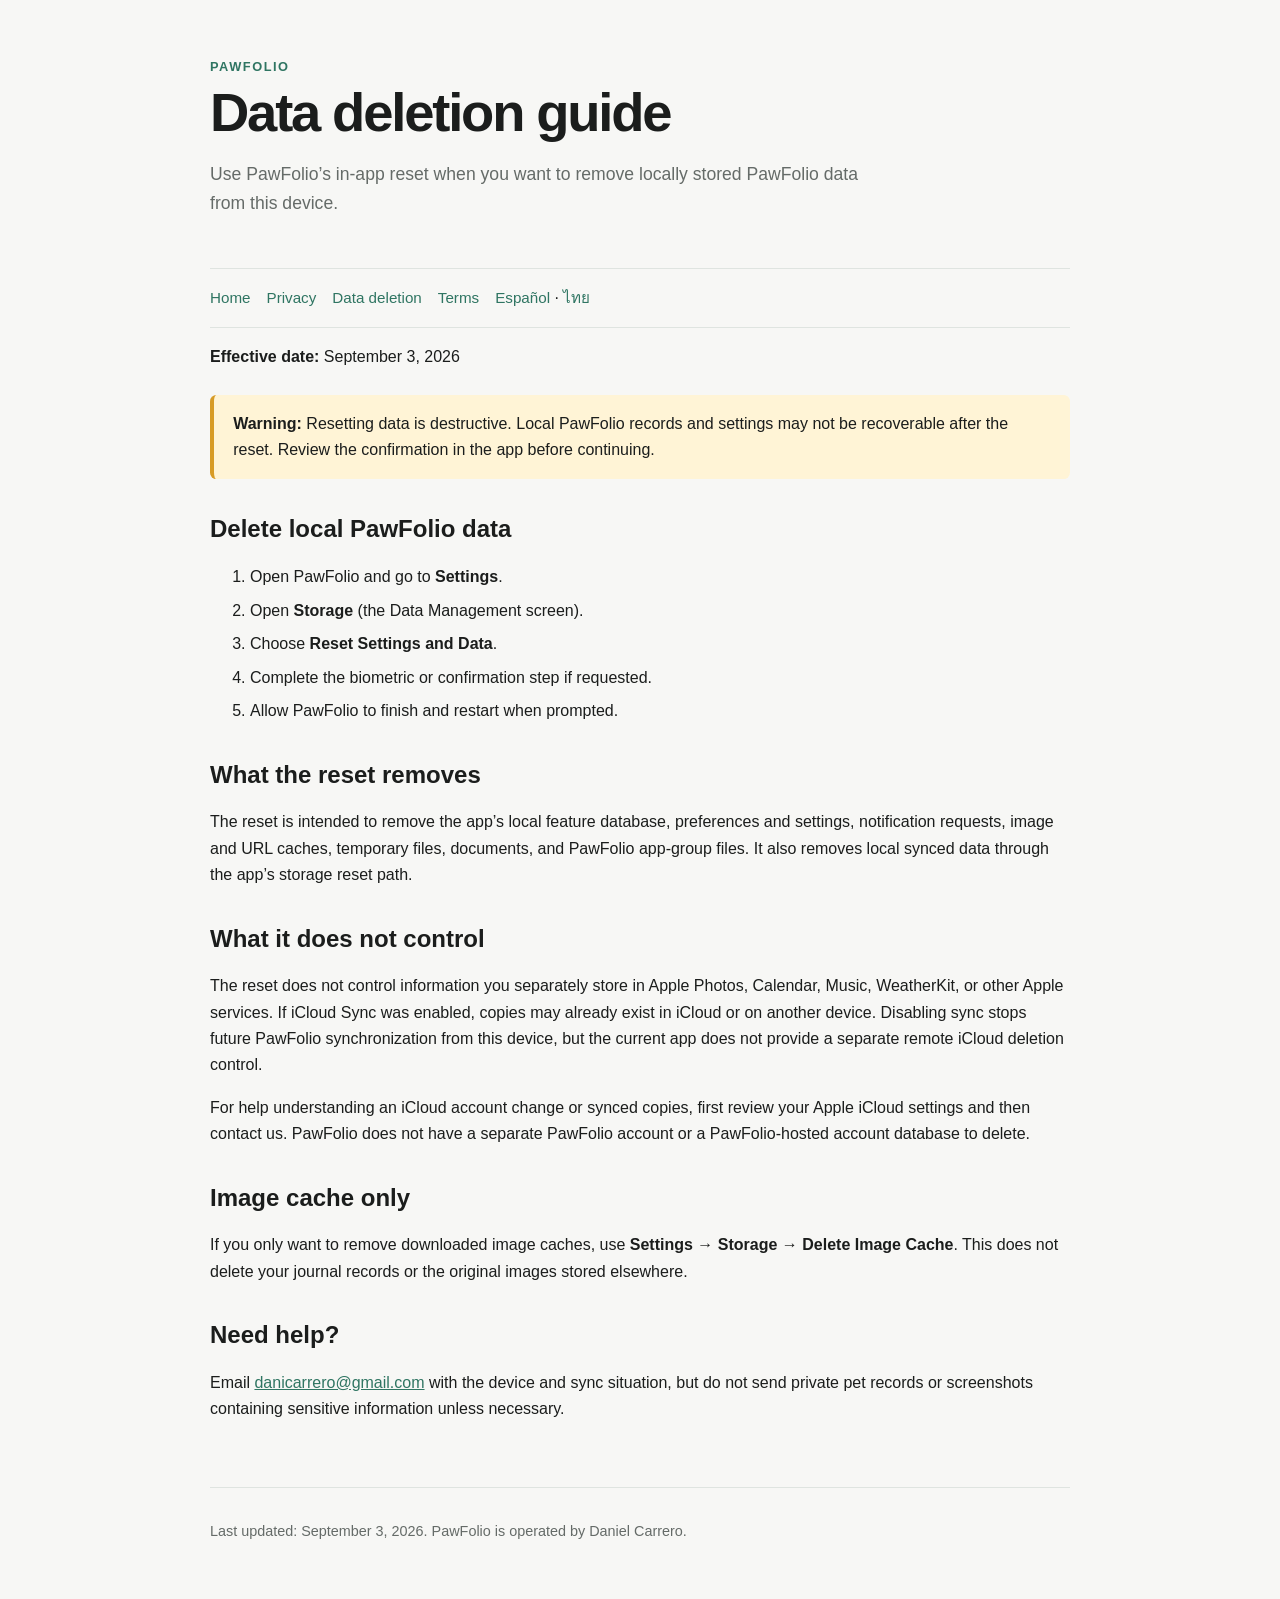
==== deletion/index.html @ 81b69590 "Create PawFolio legal website" ====
<!doctype html>
<html lang="en">
<head><meta charset="utf-8"><meta name="viewport" content="width=device-width, initial-scale=1"><meta name="description" content="How to delete local PawFolio data."><title>PawFolio Data Deletion Guide</title><link rel="stylesheet" href="../assets/styles.css"></head>
<body><div class="shell">
  <header><div class="eyebrow">PawFolio</div><h1>Data deletion guide</h1><p class="lede">Use PawFolio’s in-app reset when you want to remove locally stored PawFolio data from this device.</p></header>
  <nav aria-label="Legal pages"><a href="../">Home</a><a href="../privacy/">Privacy</a><a href="./">Data deletion</a><a href="../terms/">Terms</a><span class="language"><a href="../es-419/deletion/">Español</a> · <a href="../th/deletion/">ไทย</a></span></nav>
  <main>
    <p><strong>Effective date:</strong> September 3, 2026</p>
    <div class="notice"><strong>Warning:</strong> Resetting data is destructive. Local PawFolio records and settings may not be recoverable after the reset. Review the confirmation in the app before continuing.</div>
    <h2>Delete local PawFolio data</h2>
    <ol><li>Open PawFolio and go to <strong>Settings</strong>.</li><li>Open <strong>Storage</strong> (the Data Management screen).</li><li>Choose <strong>Reset Settings and Data</strong>.</li><li>Complete the biometric or confirmation step if requested.</li><li>Allow PawFolio to finish and restart when prompted.</li></ol>
    <h2>What the reset removes</h2>
    <p>The reset is intended to remove the app’s local feature database, preferences and settings, notification requests, image and URL caches, temporary files, documents, and PawFolio app-group files. It also removes local synced data through the app’s storage reset path.</p>
    <h2>What it does not control</h2>
    <p>The reset does not control information you separately store in Apple Photos, Calendar, Music, WeatherKit, or other Apple services. If iCloud Sync was enabled, copies may already exist in iCloud or on another device. Disabling sync stops future PawFolio synchronization from this device, but the current app does not provide a separate remote iCloud deletion control.</p>
    <p>For help understanding an iCloud account change or synced copies, first review your Apple iCloud settings and then contact us. PawFolio does not have a separate PawFolio account or a PawFolio-hosted account database to delete.</p>
    <h2>Image cache only</h2>
    <p>If you only want to remove downloaded image caches, use <strong>Settings → Storage → Delete Image Cache</strong>. This does not delete your journal records or the original images stored elsewhere.</p>
    <h2>Need help?</h2>
    <p>Email <a href="mailto:danicarrero@gmail.com">danicarrero@gmail.com</a> with the device and sync situation, but do not send private pet records or screenshots containing sensitive information unless necessary.</p>
  </main>
  <footer>Last updated: September 3, 2026. PawFolio is operated by Daniel Carrero.</footer>
</div></body></html>
---- assets/styles.css ----
:root {
  color-scheme: light dark;
  --background: #f7f7f5;
  --surface: #ffffff;
  --text: #1b1d1c;
  --muted: #656b68;
  --accent: #2f7562;
  --border: #dfe4e0;
  --warning: #fff4d6;
}

@media (prefers-color-scheme: dark) {
  :root {
    --background: #151817;
    --surface: #202523;
    --text: #f2f4f2;
    --muted: #b1bab5;
    --accent: #8dd2b9;
    --border: #39423e;
    --warning: #3b321d;
  }
}

* { box-sizing: border-box; }
html { font-family: -apple-system, BlinkMacSystemFont, "SF Pro Text", "Segoe UI", sans-serif; }
body { margin: 0; background: var(--background); color: var(--text); line-height: 1.65; }
a { color: var(--accent); }
.shell { width: min(100% - 2rem, 860px); margin: 0 auto; }
header { padding: 3.5rem 0 2rem; }
.brand { color: var(--text); text-decoration: none; font-weight: 700; letter-spacing: .01em; }
.eyebrow { color: var(--accent); font-size: .8rem; font-weight: 700; letter-spacing: .12em; text-transform: uppercase; }
h1 { margin: .35rem 0 .75rem; font-size: clamp(2rem, 5vw, 3.4rem); line-height: 1.1; letter-spacing: -.04em; }
h2 { margin-top: 2.25rem; line-height: 1.2; }
h3 { margin-top: 1.5rem; line-height: 1.3; }
.lede { max-width: 680px; color: var(--muted); font-size: 1.1rem; }
nav { display: flex; flex-wrap: wrap; gap: .6rem 1rem; padding: 1rem 0; border-top: 1px solid var(--border); border-bottom: 1px solid var(--border); }
nav a { text-decoration: none; font-size: .95rem; }
main { padding-bottom: 3rem; }
.card-grid { display: grid; grid-template-columns: repeat(auto-fit, minmax(210px, 1fr)); gap: 1rem; margin: 2rem 0; }
.card { display: block; padding: 1.35rem; background: var(--surface); border: 1px solid var(--border); border-radius: 1rem; text-decoration: none; color: var(--text); }
.card:hover { border-color: var(--accent); }
.card h2 { margin: 0 0 .35rem; font-size: 1.15rem; }
.card p { margin: 0; color: var(--muted); font-size: .95rem; }
.notice { margin: 1.5rem 0; padding: 1rem 1.2rem; background: var(--warning); border-left: 4px solid #d79b25; border-radius: .4rem; }
li { margin: .45rem 0; }
footer { padding: 2rem 0 3.5rem; color: var(--muted); font-size: .9rem; border-top: 1px solid var(--border); }
.language { float: right; }
@media (max-width: 600px) { .language { float: none; display: block; margin-top: .7rem; } header { padding-top: 2.4rem; } }
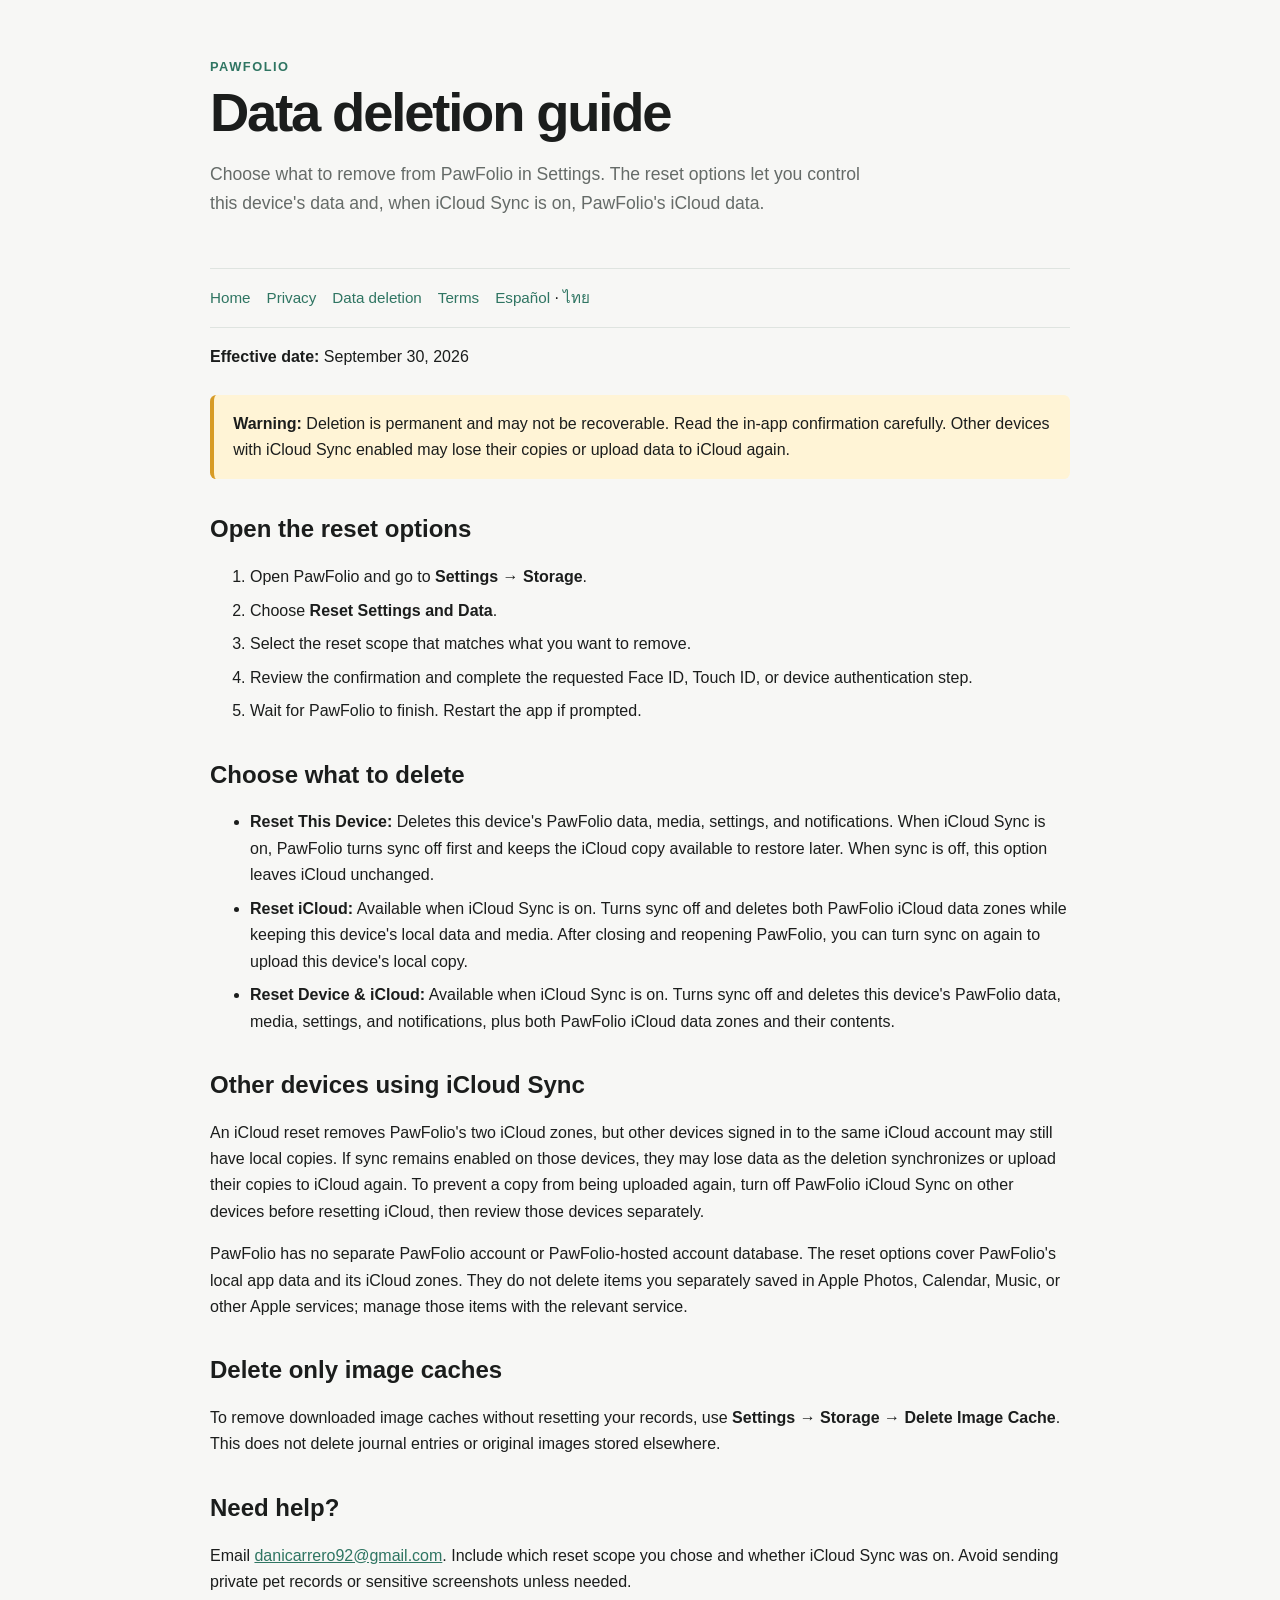
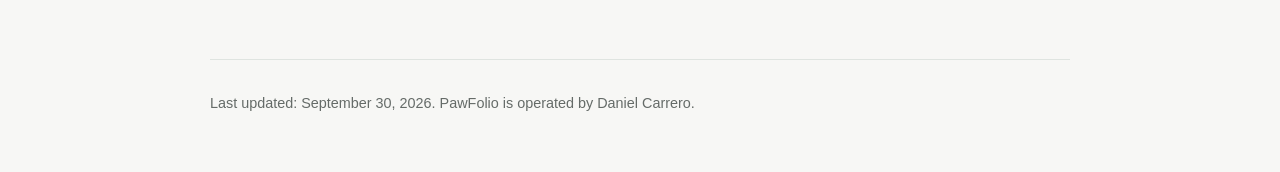
==== commit 95adc639: "Update PawFolio legal and deletion guidance" ====
--- a/deletion/index.html
+++ b/deletion/index.html
@@ -1,23 +1,27 @@
 <!doctype html>
 <html lang="en">
-<head><meta charset="utf-8"><meta name="viewport" content="width=device-width, initial-scale=1"><meta name="description" content="How to delete local PawFolio data."><title>PawFolio Data Deletion Guide</title><link rel="stylesheet" href="../assets/styles.css"></head>
+<head><meta charset="utf-8"><meta name="viewport" content="width=device-width, initial-scale=1"><meta name="description" content="How to delete PawFolio data from this device and iCloud."><title>PawFolio Data Deletion Guide</title><link rel="stylesheet" href="../assets/styles.css"></head>
 <body><div class="shell">
-  <header><div class="eyebrow">PawFolio</div><h1>Data deletion guide</h1><p class="lede">Use PawFolio’s in-app reset when you want to remove locally stored PawFolio data from this device.</p></header>
+  <header><div class="eyebrow">PawFolio</div><h1>Data deletion guide</h1><p class="lede">Choose what to remove from PawFolio in Settings. The reset options let you control this device's data and, when iCloud Sync is on, PawFolio's iCloud data.</p></header>
   <nav aria-label="Legal pages"><a href="../">Home</a><a href="../privacy/">Privacy</a><a href="./">Data deletion</a><a href="../terms/">Terms</a><span class="language"><a href="../es-419/deletion/">Español</a> · <a href="../th/deletion/">ไทย</a></span></nav>
   <main>
-    <p><strong>Effective date:</strong> September 3, 2026</p>
-    <div class="notice"><strong>Warning:</strong> Resetting data is destructive. Local PawFolio records and settings may not be recoverable after the reset. Review the confirmation in the app before continuing.</div>
-    <h2>Delete local PawFolio data</h2>
-    <ol><li>Open PawFolio and go to <strong>Settings</strong>.</li><li>Open <strong>Storage</strong> (the Data Management screen).</li><li>Choose <strong>Reset Settings and Data</strong>.</li><li>Complete the biometric or confirmation step if requested.</li><li>Allow PawFolio to finish and restart when prompted.</li></ol>
-    <h2>What the reset removes</h2>
-    <p>The reset is intended to remove the app’s local feature database, preferences and settings, notification requests, image and URL caches, temporary files, documents, and PawFolio app-group files. It also removes local synced data through the app’s storage reset path.</p>
-    <h2>What it does not control</h2>
-    <p>The reset does not control information you separately store in Apple Photos, Calendar, Music, WeatherKit, or other Apple services. If iCloud Sync was enabled, copies may already exist in iCloud or on another device. Disabling sync stops future PawFolio synchronization from this device, but the current app does not provide a separate remote iCloud deletion control.</p>
-    <p>For help understanding an iCloud account change or synced copies, first review your Apple iCloud settings and then contact us. PawFolio does not have a separate PawFolio account or a PawFolio-hosted account database to delete.</p>
-    <h2>Image cache only</h2>
-    <p>If you only want to remove downloaded image caches, use <strong>Settings → Storage → Delete Image Cache</strong>. This does not delete your journal records or the original images stored elsewhere.</p>
+    <p><strong>Effective date:</strong> September 30, 2026</p>
+    <div class="notice"><strong>Warning:</strong> Deletion is permanent and may not be recoverable. Read the in-app confirmation carefully. Other devices with iCloud Sync enabled may lose their copies or upload data to iCloud again.</div>
+    <h2>Open the reset options</h2>
+    <ol><li>Open PawFolio and go to <strong>Settings → Storage</strong>.</li><li>Choose <strong>Reset Settings and Data</strong>.</li><li>Select the reset scope that matches what you want to remove.</li><li>Review the confirmation and complete the requested Face ID, Touch ID, or device authentication step.</li><li>Wait for PawFolio to finish. Restart the app if prompted.</li></ol>
+    <h2>Choose what to delete</h2>
+    <ul>
+      <li><strong>Reset This Device:</strong> Deletes this device's PawFolio data, media, settings, and notifications. When iCloud Sync is on, PawFolio turns sync off first and keeps the iCloud copy available to restore later. When sync is off, this option leaves iCloud unchanged.</li>
+      <li><strong>Reset iCloud:</strong> Available when iCloud Sync is on. Turns sync off and deletes both PawFolio iCloud data zones while keeping this device's local data and media. After closing and reopening PawFolio, you can turn sync on again to upload this device's local copy.</li>
+      <li><strong>Reset Device &amp; iCloud:</strong> Available when iCloud Sync is on. Turns sync off and deletes this device's PawFolio data, media, settings, and notifications, plus both PawFolio iCloud data zones and their contents.</li>
+    </ul>
+    <h2>Other devices using iCloud Sync</h2>
+    <p>An iCloud reset removes PawFolio's two iCloud zones, but other devices signed in to the same iCloud account may still have local copies. If sync remains enabled on those devices, they may lose data as the deletion synchronizes or upload their copies to iCloud again. To prevent a copy from being uploaded again, turn off PawFolio iCloud Sync on other devices before resetting iCloud, then review those devices separately.</p>
+    <p>PawFolio has no separate PawFolio account or PawFolio-hosted account database. The reset options cover PawFolio's local app data and its iCloud zones. They do not delete items you separately saved in Apple Photos, Calendar, Music, or other Apple services; manage those items with the relevant service.</p>
+    <h2>Delete only image caches</h2>
+    <p>To remove downloaded image caches without resetting your records, use <strong>Settings → Storage → Delete Image Cache</strong>. This does not delete journal entries or original images stored elsewhere.</p>
     <h2>Need help?</h2>
-    <p>Email <a href="mailto:danicarrero@gmail.com">danicarrero@gmail.com</a> with the device and sync situation, but do not send private pet records or screenshots containing sensitive information unless necessary.</p>
+    <p>Email <a href="mailto:danicarrero92@gmail.com">danicarrero92@gmail.com</a>. Include which reset scope you chose and whether iCloud Sync was on. Avoid sending private pet records or sensitive screenshots unless needed.</p>
   </main>
-  <footer>Last updated: September 3, 2026. PawFolio is operated by Daniel Carrero.</footer>
+  <footer>Last updated: September 30, 2026. PawFolio is operated by Daniel Carrero.</footer>
 </div></body></html>
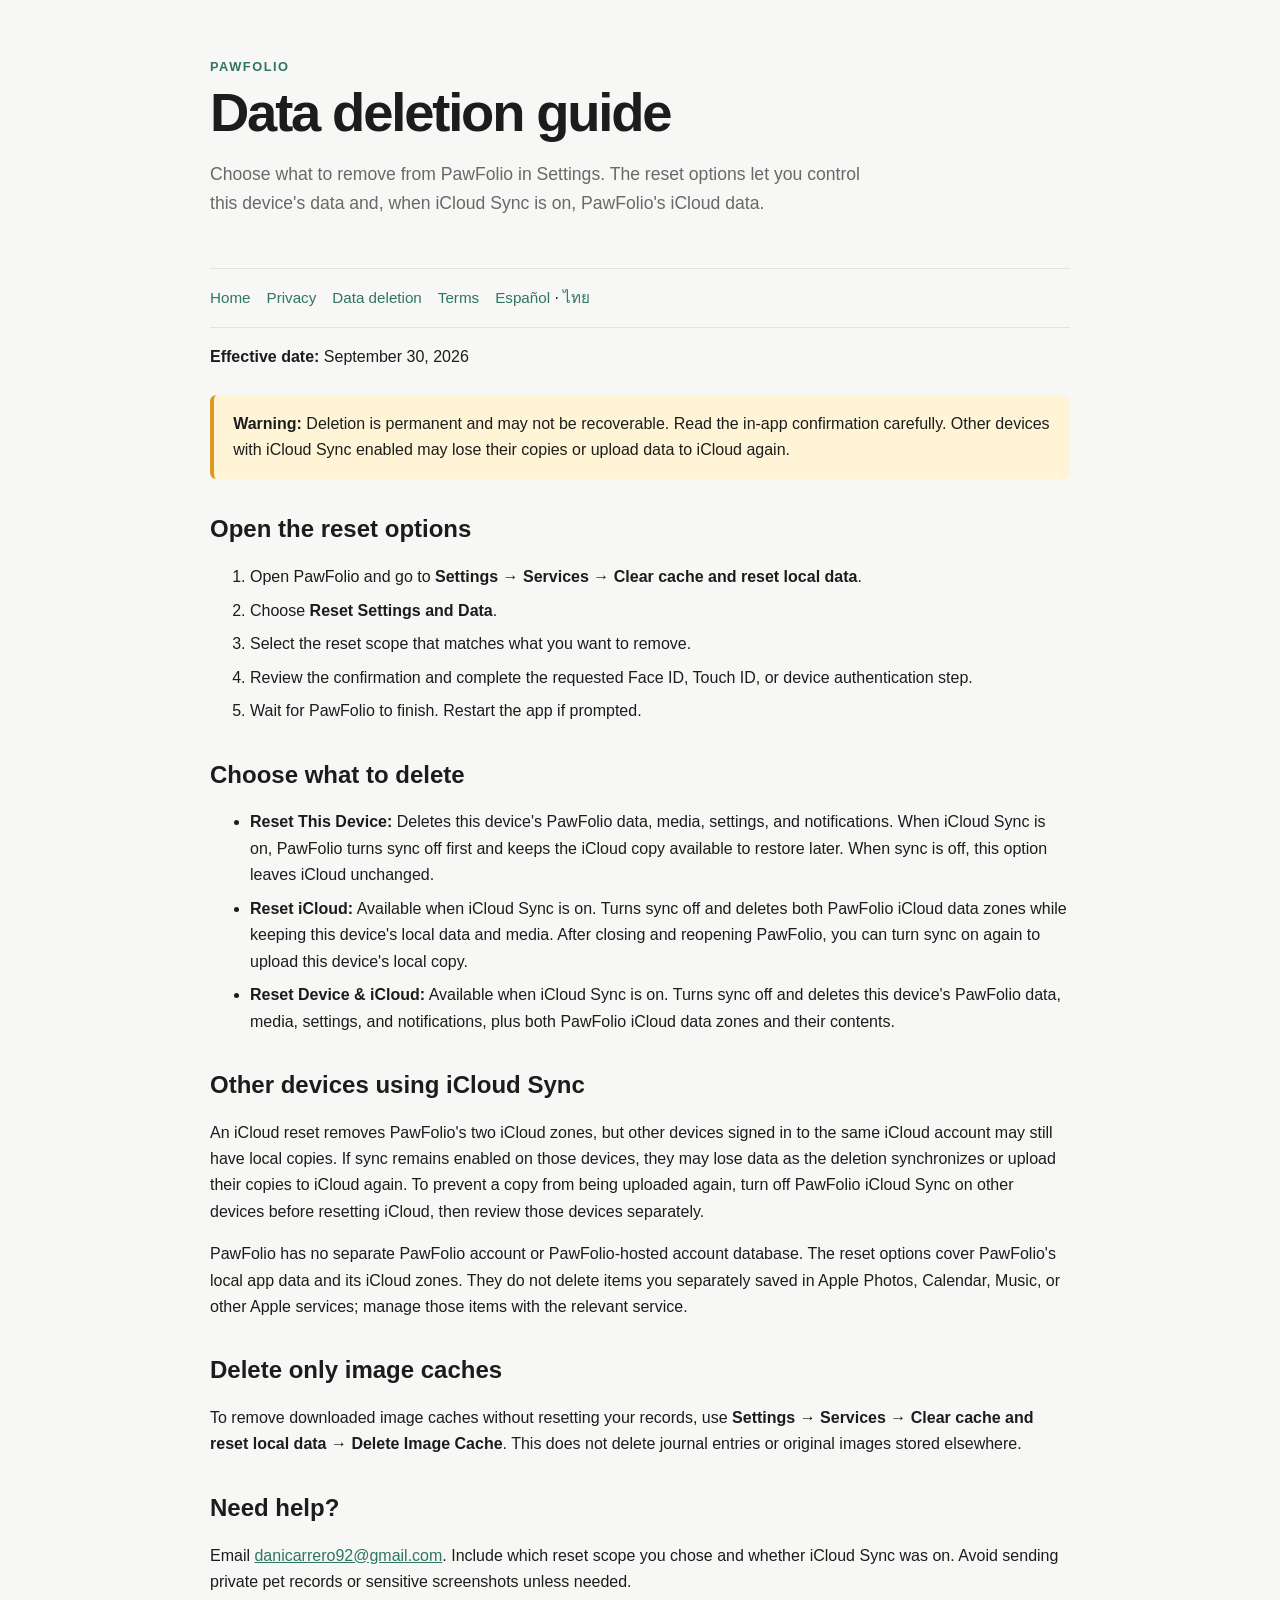
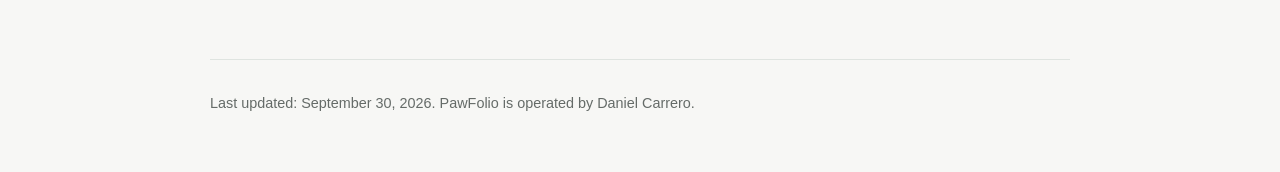
==== commit 87e71264: "Correct data management navigation instructions" ====
--- a/deletion/index.html
+++ b/deletion/index.html
@@ -8,7 +8,7 @@
     <p><strong>Effective date:</strong> September 30, 2026</p>
     <div class="notice"><strong>Warning:</strong> Deletion is permanent and may not be recoverable. Read the in-app confirmation carefully. Other devices with iCloud Sync enabled may lose their copies or upload data to iCloud again.</div>
     <h2>Open the reset options</h2>
-    <ol><li>Open PawFolio and go to <strong>Settings → Storage</strong>.</li><li>Choose <strong>Reset Settings and Data</strong>.</li><li>Select the reset scope that matches what you want to remove.</li><li>Review the confirmation and complete the requested Face ID, Touch ID, or device authentication step.</li><li>Wait for PawFolio to finish. Restart the app if prompted.</li></ol>
+    <ol><li>Open PawFolio and go to <strong>Settings → Services → Clear cache and reset local data</strong>.</li><li>Choose <strong>Reset Settings and Data</strong>.</li><li>Select the reset scope that matches what you want to remove.</li><li>Review the confirmation and complete the requested Face ID, Touch ID, or device authentication step.</li><li>Wait for PawFolio to finish. Restart the app if prompted.</li></ol>
     <h2>Choose what to delete</h2>
     <ul>
       <li><strong>Reset This Device:</strong> Deletes this device's PawFolio data, media, settings, and notifications. When iCloud Sync is on, PawFolio turns sync off first and keeps the iCloud copy available to restore later. When sync is off, this option leaves iCloud unchanged.</li>
@@ -19,7 +19,7 @@
     <p>An iCloud reset removes PawFolio's two iCloud zones, but other devices signed in to the same iCloud account may still have local copies. If sync remains enabled on those devices, they may lose data as the deletion synchronizes or upload their copies to iCloud again. To prevent a copy from being uploaded again, turn off PawFolio iCloud Sync on other devices before resetting iCloud, then review those devices separately.</p>
     <p>PawFolio has no separate PawFolio account or PawFolio-hosted account database. The reset options cover PawFolio's local app data and its iCloud zones. They do not delete items you separately saved in Apple Photos, Calendar, Music, or other Apple services; manage those items with the relevant service.</p>
     <h2>Delete only image caches</h2>
-    <p>To remove downloaded image caches without resetting your records, use <strong>Settings → Storage → Delete Image Cache</strong>. This does not delete journal entries or original images stored elsewhere.</p>
+    <p>To remove downloaded image caches without resetting your records, use <strong>Settings → Services → Clear cache and reset local data → Delete Image Cache</strong>. This does not delete journal entries or original images stored elsewhere.</p>
     <h2>Need help?</h2>
     <p>Email <a href="mailto:danicarrero92@gmail.com">danicarrero92@gmail.com</a>. Include which reset scope you chose and whether iCloud Sync was on. Avoid sending private pet records or sensitive screenshots unless needed.</p>
   </main>
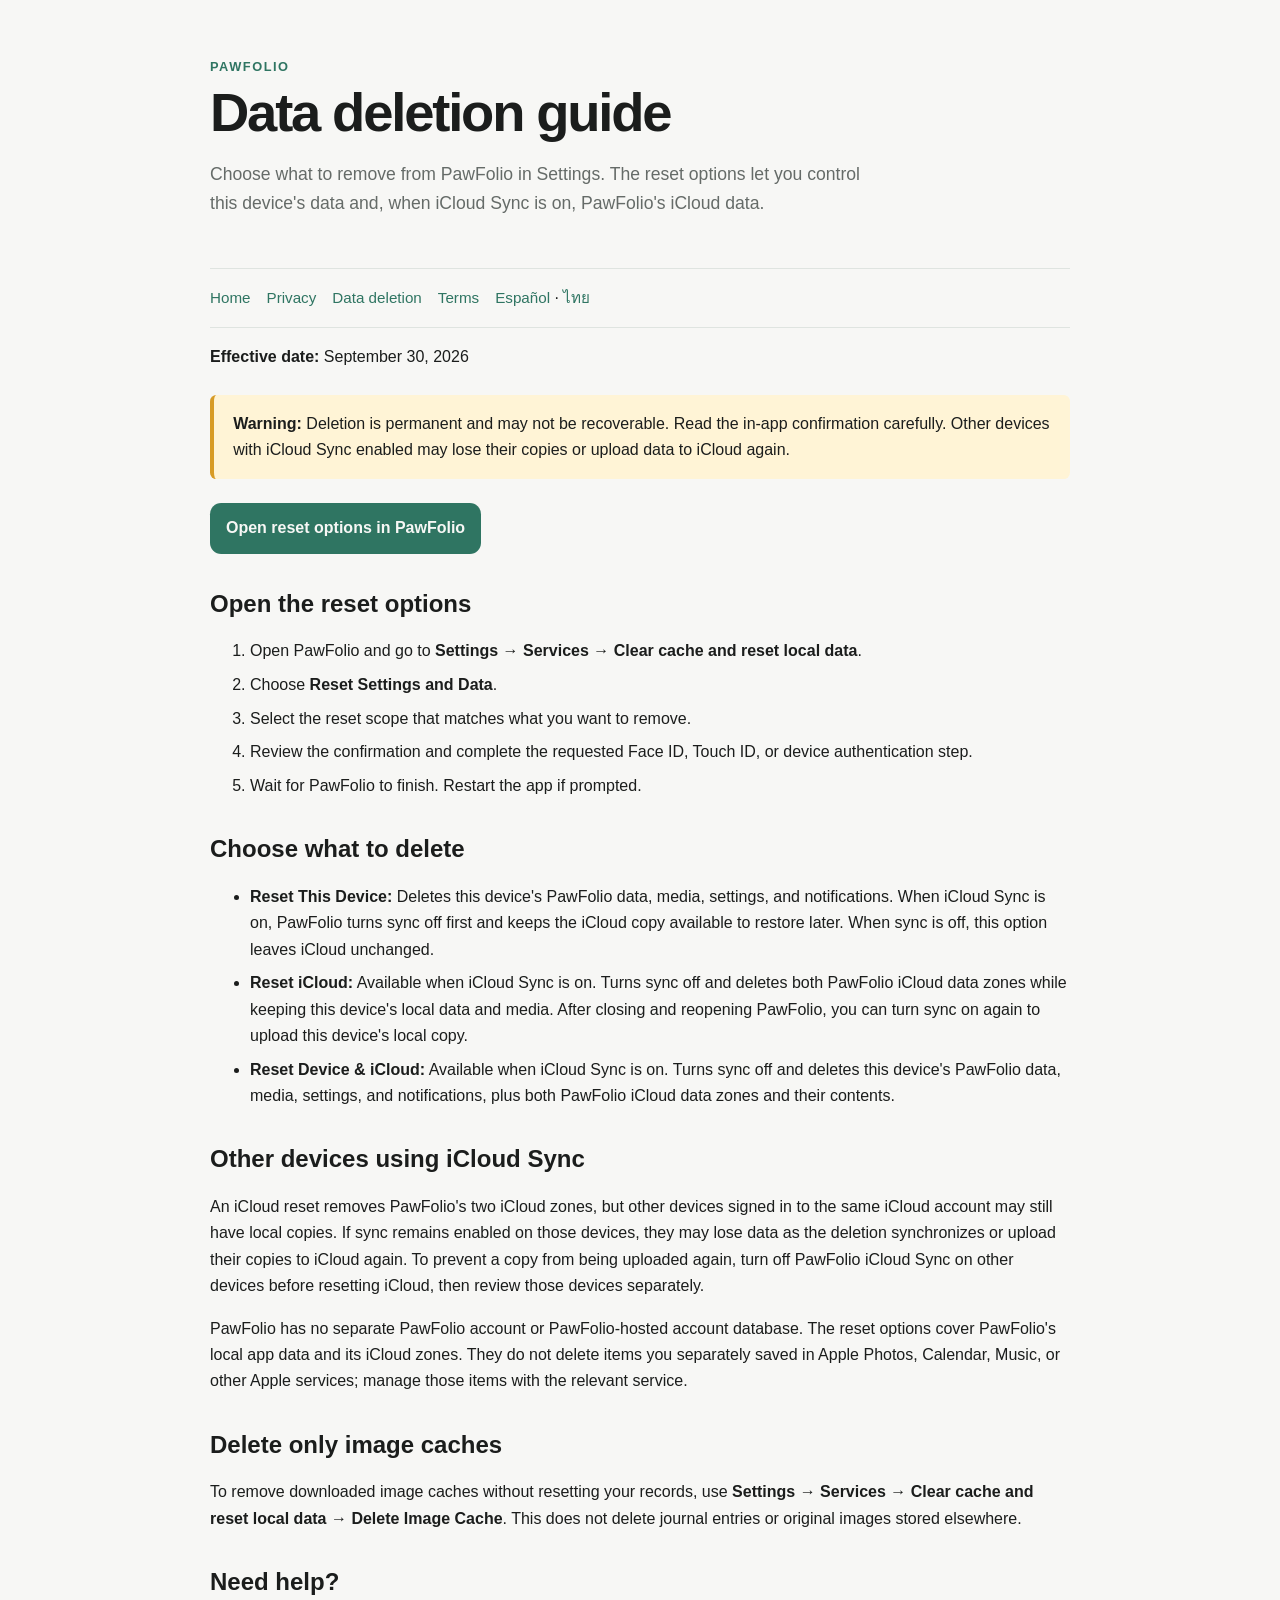
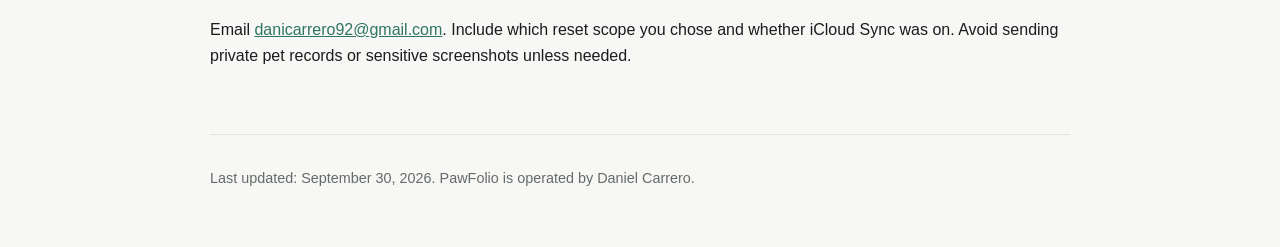
==== commit fc932a45: "Link deletion guides to PawFolio reset options" ====
--- a/deletion/index.html
+++ b/deletion/index.html
@@ -7,6 +7,7 @@
   <main>
     <p><strong>Effective date:</strong> September 30, 2026</p>
     <div class="notice"><strong>Warning:</strong> Deletion is permanent and may not be recoverable. Read the in-app confirmation carefully. Other devices with iCloud Sync enabled may lose their copies or upload data to iCloud again.</div>
+    <p><a class="app-link" href="pawfolio://settings/reset-data">Open reset options in PawFolio</a></p>
     <h2>Open the reset options</h2>
     <ol><li>Open PawFolio and go to <strong>Settings → Services → Clear cache and reset local data</strong>.</li><li>Choose <strong>Reset Settings and Data</strong>.</li><li>Select the reset scope that matches what you want to remove.</li><li>Review the confirmation and complete the requested Face ID, Touch ID, or device authentication step.</li><li>Wait for PawFolio to finish. Restart the app if prompted.</li></ol>
     <h2>Choose what to delete</h2>
--- a/assets/styles.css
+++ b/assets/styles.css
@@ -41,6 +41,8 @@
 .card:hover { border-color: var(--accent); }
 .card h2 { margin: 0 0 .35rem; font-size: 1.15rem; }
 .card p { margin: 0; color: var(--muted); font-size: .95rem; }
+.app-link { display: inline-block; padding: .75rem 1rem; border-radius: .7rem; background: var(--accent); color: var(--background); font-weight: 700; text-decoration: none; }
+.app-link:hover, .app-link:focus-visible { text-decoration: underline; }
 .notice { margin: 1.5rem 0; padding: 1rem 1.2rem; background: var(--warning); border-left: 4px solid #d79b25; border-radius: .4rem; }
 li { margin: .45rem 0; }
 footer { padding: 2rem 0 3.5rem; color: var(--muted); font-size: .9rem; border-top: 1px solid var(--border); }
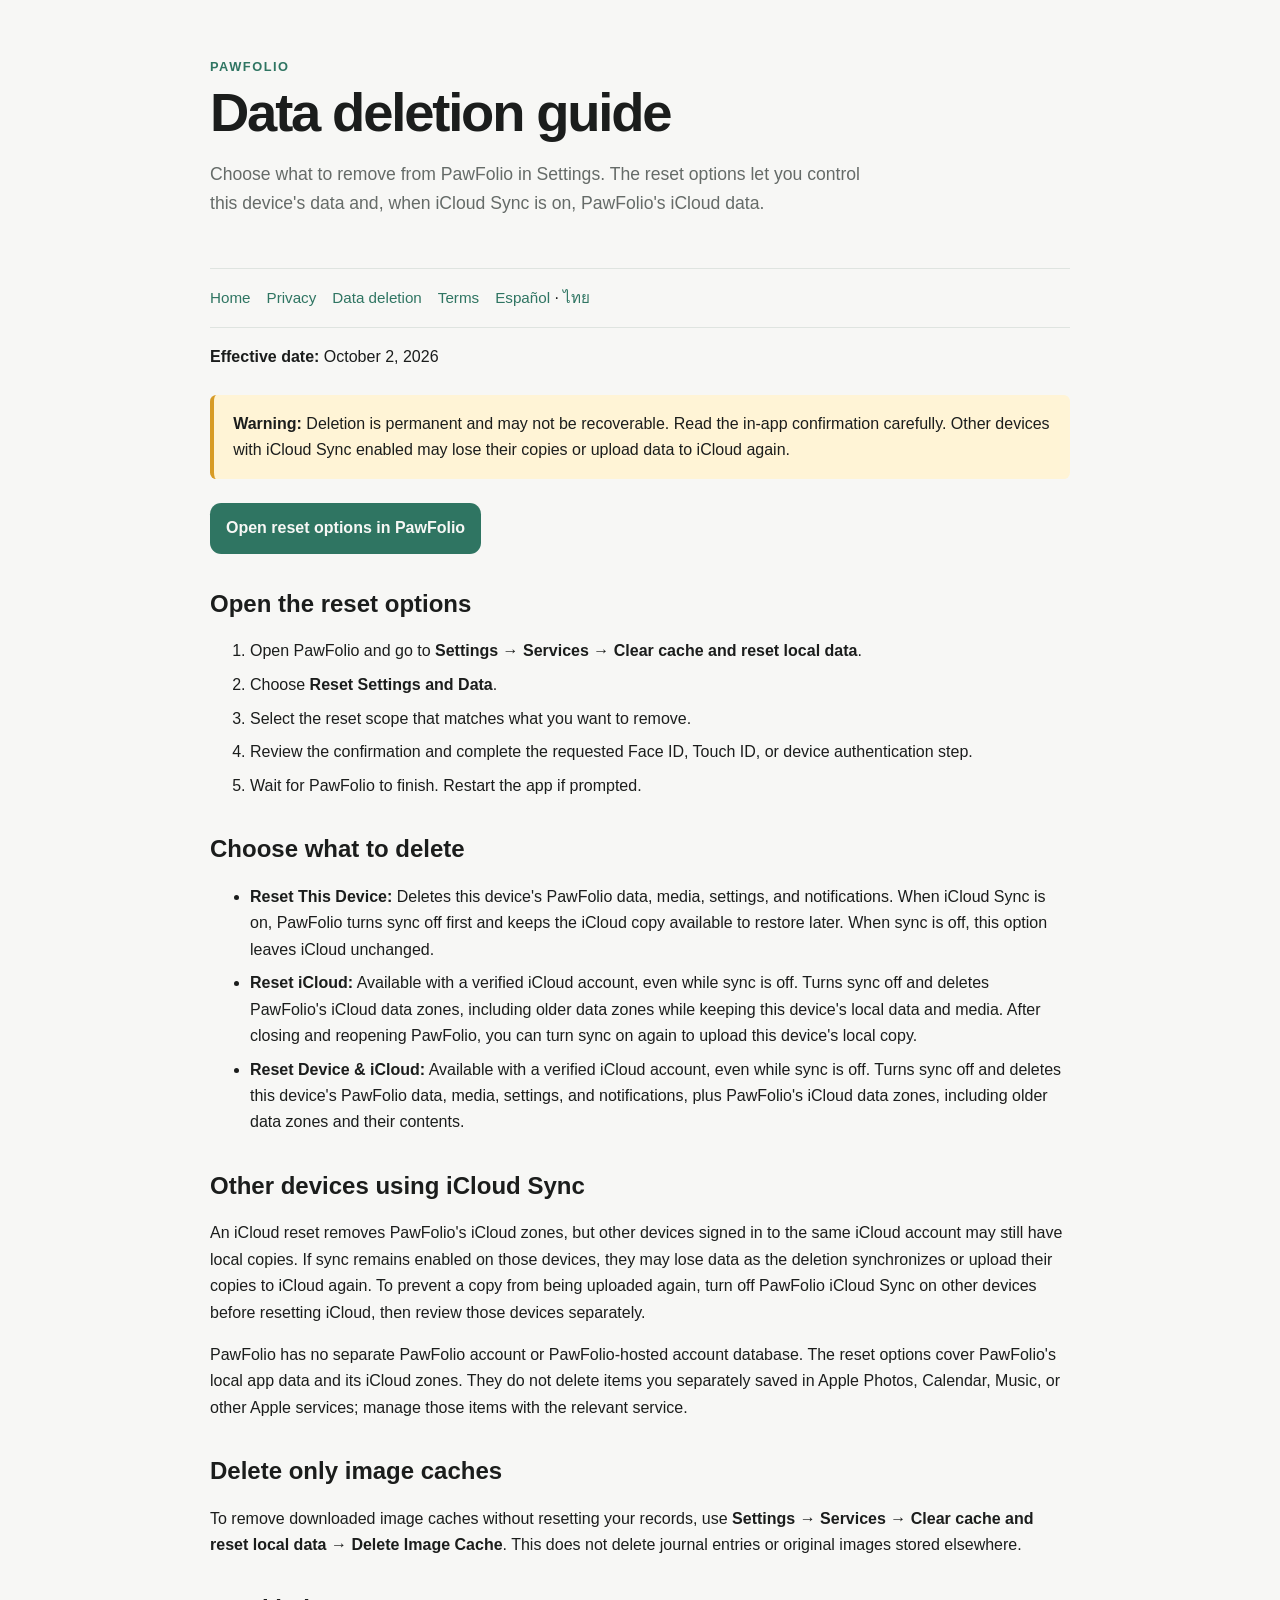
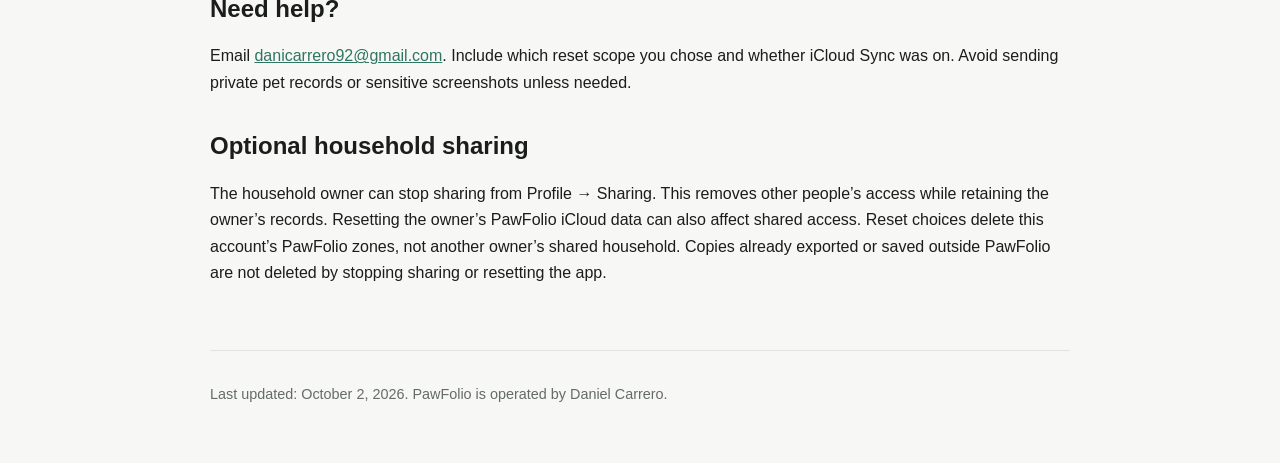
==== commit 2cc11ca4: "Add localized PawFolio campaign landing pages" ====
--- a/deletion/index.html
+++ b/deletion/index.html
@@ -5,7 +5,7 @@
   <header><div class="eyebrow">PawFolio</div><h1>Data deletion guide</h1><p class="lede">Choose what to remove from PawFolio in Settings. The reset options let you control this device's data and, when iCloud Sync is on, PawFolio's iCloud data.</p></header>
   <nav aria-label="Legal pages"><a href="../">Home</a><a href="../privacy/">Privacy</a><a href="./">Data deletion</a><a href="../terms/">Terms</a><span class="language"><a href="../es-419/deletion/">Español</a> · <a href="../th/deletion/">ไทย</a></span></nav>
   <main>
-    <p><strong>Effective date:</strong> September 30, 2026</p>
+    <p><strong>Effective date:</strong> October 2, 2026</p>
     <div class="notice"><strong>Warning:</strong> Deletion is permanent and may not be recoverable. Read the in-app confirmation carefully. Other devices with iCloud Sync enabled may lose their copies or upload data to iCloud again.</div>
     <p><a class="app-link" href="pawfolio://settings/reset-data">Open reset options in PawFolio</a></p>
     <h2>Open the reset options</h2>
@@ -13,16 +13,18 @@
     <h2>Choose what to delete</h2>
     <ul>
       <li><strong>Reset This Device:</strong> Deletes this device's PawFolio data, media, settings, and notifications. When iCloud Sync is on, PawFolio turns sync off first and keeps the iCloud copy available to restore later. When sync is off, this option leaves iCloud unchanged.</li>
-      <li><strong>Reset iCloud:</strong> Available when iCloud Sync is on. Turns sync off and deletes both PawFolio iCloud data zones while keeping this device's local data and media. After closing and reopening PawFolio, you can turn sync on again to upload this device's local copy.</li>
-      <li><strong>Reset Device &amp; iCloud:</strong> Available when iCloud Sync is on. Turns sync off and deletes this device's PawFolio data, media, settings, and notifications, plus both PawFolio iCloud data zones and their contents.</li>
+      <li><strong>Reset iCloud:</strong> Available with a verified iCloud account, even while sync is off. Turns sync off and deletes PawFolio's iCloud data zones, including older data zones while keeping this device's local data and media. After closing and reopening PawFolio, you can turn sync on again to upload this device's local copy.</li>
+      <li><strong>Reset Device &amp; iCloud:</strong> Available with a verified iCloud account, even while sync is off. Turns sync off and deletes this device's PawFolio data, media, settings, and notifications, plus PawFolio's iCloud data zones, including older data zones and their contents.</li>
     </ul>
     <h2>Other devices using iCloud Sync</h2>
-    <p>An iCloud reset removes PawFolio's two iCloud zones, but other devices signed in to the same iCloud account may still have local copies. If sync remains enabled on those devices, they may lose data as the deletion synchronizes or upload their copies to iCloud again. To prevent a copy from being uploaded again, turn off PawFolio iCloud Sync on other devices before resetting iCloud, then review those devices separately.</p>
+    <p>An iCloud reset removes PawFolio's iCloud zones, but other devices signed in to the same iCloud account may still have local copies. If sync remains enabled on those devices, they may lose data as the deletion synchronizes or upload their copies to iCloud again. To prevent a copy from being uploaded again, turn off PawFolio iCloud Sync on other devices before resetting iCloud, then review those devices separately.</p>
     <p>PawFolio has no separate PawFolio account or PawFolio-hosted account database. The reset options cover PawFolio's local app data and its iCloud zones. They do not delete items you separately saved in Apple Photos, Calendar, Music, or other Apple services; manage those items with the relevant service.</p>
     <h2>Delete only image caches</h2>
     <p>To remove downloaded image caches without resetting your records, use <strong>Settings → Services → Clear cache and reset local data → Delete Image Cache</strong>. This does not delete journal entries or original images stored elsewhere.</p>
     <h2>Need help?</h2>
     <p>Email <a href="mailto:danicarrero92@gmail.com">danicarrero92@gmail.com</a>. Include which reset scope you chose and whether iCloud Sync was on. Avoid sending private pet records or sensitive screenshots unless needed.</p>
+      <h2>Optional household sharing</h2>
+    <p>The household owner can stop sharing from Profile → Sharing. This removes other people’s access while retaining the owner’s records. Resetting the owner’s PawFolio iCloud data can also affect shared access. Reset choices delete this account’s PawFolio zones, not another owner’s shared household. Copies already exported or saved outside PawFolio are not deleted by stopping sharing or resetting the app.</p>
   </main>
-  <footer>Last updated: September 30, 2026. PawFolio is operated by Daniel Carrero.</footer>
+  <footer>Last updated: October 2, 2026. PawFolio is operated by Daniel Carrero.</footer>
 </div></body></html>
--- a/assets/styles.css
+++ b/assets/styles.css
@@ -48,3 +48,182 @@
 footer { padding: 2rem 0 3.5rem; color: var(--muted); font-size: .9rem; border-top: 1px solid var(--border); }
 .language { float: right; }
 @media (max-width: 600px) { .language { float: none; display: block; margin-top: .7rem; } header { padding-top: 2.4rem; } }
+
+/* Campaign landing page */
+body.landing-page {
+  --page: #f8fafb;
+  --ink: #243247;
+  --body-ink: #48576a;
+  --blue: #dff0fb;
+  --blue-deep: #315f91;
+  --yellow: #ffca4d;
+  --pink: #ffe4e0;
+  --lilac: #eee8ff;
+  --paper: #fffefa;
+  --line: #d8e1e8;
+  margin: 0;
+  background: var(--page);
+  color: var(--ink);
+  font-family: -apple-system, BlinkMacSystemFont, "SF Pro Text", "Segoe UI", sans-serif;
+  line-height: 1.6;
+}
+
+body.landing-page a { color: inherit; }
+.landing-shell { width: min(100% - 2.5rem, 1160px); margin: 0 auto; }
+.site-header { display: flex; align-items: center; justify-content: space-between; gap: 1.5rem; padding: 1.2rem 0; }
+.site-brand { display: inline-flex; align-items: center; gap: .55rem; color: var(--ink); font-family: ui-rounded, "SF Pro Rounded", -apple-system, sans-serif; font-size: 1.25rem; font-weight: 800; letter-spacing: -.035em; text-decoration: none; }
+.site-brand img { object-fit: contain; }
+.site-nav { display: flex; align-items: center; gap: clamp(.8rem, 2.2vw, 1.8rem); font-size: .92rem; font-weight: 650; }
+.site-nav > a { text-decoration: none; }
+.site-nav > a:hover, .site-footer a:hover { color: var(--blue-deep); text-decoration: underline; text-underline-offset: .2em; }
+.language-links { display: flex; align-items: center; gap: .15rem; padding: .2rem; border: 1px solid var(--line); border-radius: 999px; background: var(--paper); }
+.language-links a { min-width: 2.15rem; padding: .26rem .45rem; border-radius: 999px; color: var(--body-ink); font-size: .78rem; text-align: center; text-decoration: none; }
+.language-links a[aria-current="page"] { background: var(--ink); color: white; }
+.landing-page main { padding: 0 0 3rem; }
+.hero { position: relative; display: grid; grid-template-columns: minmax(0, 1.05fr) minmax(300px, .95fr); align-items: center; min-height: 545px; margin: .6rem 0 5.6rem; padding: clamp(2.2rem, 6vw, 5.3rem); overflow: hidden; border-radius: 2.2rem 4.2rem 2.2rem 4.2rem; background: var(--blue); }
+.hero-copy { position: relative; z-index: 2; max-width: 580px; }
+.handwritten-note { margin: 0 0 1rem; color: var(--blue-deep); font-family: ui-rounded, "SF Pro Rounded", -apple-system, sans-serif; font-size: 1rem; font-weight: 750; transform: rotate(-2deg); transform-origin: left center; }
+.hero h1, .story-section h2, .plans-heading h2, .closing-card h2 { margin: 0; font-family: ui-rounded, "SF Pro Rounded", -apple-system, sans-serif; font-weight: 820; letter-spacing: -.055em; line-height: 1.03; }
+.hero h1 { max-width: 640px; font-size: clamp(3rem, 6.5vw, 5.6rem); }
+.hero-lede { max-width: 485px; margin: 1.4rem 0 1.65rem; color: var(--body-ink); font-size: clamp(1.08rem, 1.5vw, 1.23rem); line-height: 1.55; }
+.hero-actions { display: flex; flex-wrap: wrap; align-items: center; gap: .8rem 1rem; }
+.store-button { display: inline-flex; align-items: center; gap: .75rem; min-height: 3.65rem; padding: .55rem 1.05rem .55rem .72rem; border: 1px solid #20334a; border-radius: 1rem; background: #20334a; box-shadow: 0 .3rem 0 rgba(36, 50, 71, .17); color: white !important; text-decoration: none; transition: transform .16s ease, box-shadow .16s ease; }
+.store-button:hover { transform: translateY(-2px); box-shadow: 0 .45rem 0 rgba(36, 50, 71, .17); }
+.store-mark { display: grid; width: 2rem; height: 2rem; place-items: center; border-radius: .65rem; background: var(--yellow); color: #29364a; font-size: 1.2rem; font-weight: 800; }
+.store-button small, .store-button strong { display: block; line-height: 1.25; }
+.store-button small { color: #d1deeb; font-size: .68rem; font-weight: 650; }
+.store-button strong { font-size: .92rem; }
+.availability-note { max-width: 220px; color: var(--body-ink); font-size: .78rem; line-height: 1.35; }
+.hero-promise { margin: 1.25rem 0 0; color: var(--body-ink); font-size: .88rem; font-weight: 650; }
+.hero-promise span { color: #cc8b13; }
+.hero-art { position: relative; display: grid; min-height: 390px; place-items: center; isolation: isolate; }
+.art-sun { position: absolute; z-index: -1; width: min(32vw, 360px); aspect-ratio: 1; border: 1px solid rgba(211, 151, 26, .2); border-radius: 48% 52% 43% 57% / 48% 43% 57% 52%; background: var(--yellow); transform: rotate(-8deg); }
+.hero-mascot { position: relative; z-index: 1; width: min(90%, 370px); height: auto; filter: drop-shadow(0 .7rem .5rem rgba(52, 74, 99, .13)); }
+.art-sticker { position: absolute; z-index: 2; padding: .6rem .9rem; border: 1px solid rgba(40, 55, 75, .09); border-radius: 999px; background: var(--paper); box-shadow: 0 .25rem .7rem rgba(40, 55, 75, .08); color: var(--ink); font-size: .82rem; font-weight: 750; }
+.sticker-one { top: 12%; right: 1%; transform: rotate(6deg); }
+.sticker-one span { color: #e98b79; font-size: 1.2rem; vertical-align: -.06em; }
+.memory-slip { position: absolute; z-index: 3; right: -1%; bottom: 4%; display: flex; align-items: center; gap: .4rem; max-width: 240px; padding: .75rem .85rem; border: 1px solid #efdba8; border-radius: .65rem .65rem .8rem .4rem; background: #fff9e6; box-shadow: 0 .45rem .9rem rgba(52, 74, 99, .1); transform: rotate(4deg); }
+.memory-slip::before { position: absolute; top: -.5rem; left: 50%; width: 4rem; height: .9rem; background: rgba(248, 211, 123, .62); content: ""; transform: translateX(-50%) rotate(-4deg); }
+.memory-slip .slip-date { position: absolute; top: .58rem; left: .75rem; color: #98752b; font-size: .55rem; font-weight: 800; letter-spacing: .07em; }
+.memory-slip strong { padding-top: 1.05rem; color: #524524; font-family: ui-rounded, "SF Pro Rounded", -apple-system, sans-serif; font-size: .9rem; line-height: 1.2; }
+.memory-slip img { width: 51px; height: 48px; object-fit: contain; }
+.art-sparkle { position: absolute; color: #fffdf0; text-shadow: 0 1px 0 rgba(163, 117, 27, .17); }
+.sparkle-one { top: 23%; left: 8%; font-size: 1.5rem; }
+.sparkle-two { right: 8%; bottom: 25%; font-size: 1.15rem; }
+.story-section { display: grid; grid-template-columns: minmax(0, .95fr) minmax(280px, 1.05fr); align-items: center; gap: clamp(2rem, 7vw, 5.5rem); margin: 0 0 5.3rem; }
+.section-kicker { margin: 0 0 .75rem; color: var(--blue-deep); font-size: .84rem; font-weight: 800; letter-spacing: .015em; }
+.story-section h2, .plans-heading h2 { max-width: 600px; font-size: clamp(2.25rem, 4.4vw, 3.8rem); }
+.story-copy > p:not(.section-kicker) { max-width: 580px; color: var(--body-ink); font-size: 1.05rem; }
+.story-points { display: grid; gap: 1.15rem; margin: 1.65rem 0 0; padding: 0; list-style: none; }
+.story-points li { display: grid; grid-template-columns: 2.55rem 1fr; gap: .75rem; margin: 0; color: var(--body-ink); font-size: .92rem; line-height: 1.45; }
+.story-points strong { color: var(--ink); font-size: .99rem; }
+.point-icon { display: grid; width: 2.45rem; height: 2.45rem; place-items: center; border-radius: .85rem; background: var(--pink); color: #994c52; font-size: 1.25rem; }
+.story-points li:nth-child(2) .point-icon { background: #fff0c8; color: #87600c; }
+.story-points li:nth-child(3) .point-icon { background: var(--lilac); color: #5c4b9a; }
+.screen-preview { width: min(100%, 420px); justify-self: center; margin: 0; }
+.screen-preview img { display: block; width: 100%; height: auto; border: 1px solid var(--line); border-radius: 1.5rem; box-shadow: 0 1rem 2.4rem rgba(47, 68, 88, .12); }
+.screen-preview figcaption { max-width: 340px; margin: .85rem auto 0; color: var(--body-ink); font-size: .83rem; text-align: center; }
+.feature-ribbon { display: grid; grid-template-columns: repeat(3, minmax(0, 1fr)); align-items: start; gap: 1rem; margin: 0 0 5.6rem; }
+.feature-note { display: flex; align-items: flex-start; gap: .8rem; min-height: 180px; padding: 1.25rem 1.2rem; border: 1px solid var(--line); border-radius: 1.3rem .8rem 1.4rem .8rem; background: var(--paper); }
+.feature-note:nth-child(2) { margin-top: 1.2rem; border-color: #f0ddb1; background: #fff9e9; transform: rotate(1deg); }
+.feature-note:nth-child(3) { margin-top: .35rem; border-color: #e4dff5; background: #f6f3ff; }
+.feature-note img { flex: 0 0 auto; width: 62px; height: 58px; object-fit: contain; }
+.feature-note h3 { margin: .25rem 0 .45rem; font-family: ui-rounded, "SF Pro Rounded", -apple-system, sans-serif; font-size: 1.1rem; letter-spacing: -.025em; }
+.feature-note p { margin: 0; color: var(--body-ink); font-size: .88rem; line-height: 1.5; }
+.plans-section { padding: clamp(2.2rem, 5vw, 4rem); border-radius: 2.4rem 1.3rem 2.4rem 1.3rem; background: #f1f5f7; }
+.plans-heading { max-width: 720px; margin: 0 auto 2rem; text-align: center; }
+.plans-heading .section-kicker { margin-bottom: .85rem; }
+.plans-heading h2 { margin: 0 auto; }
+.plans-heading > p:last-child { max-width: 620px; margin: 1rem auto 0; color: var(--body-ink); }
+.plan-pair { display: grid; grid-template-columns: repeat(2, minmax(0, 1fr)); gap: 1.15rem; max-width: 850px; margin: 0 auto; }
+.plan-card { padding: 1.55rem clamp(1.25rem, 3vw, 2rem); border: 1px solid var(--line); border-radius: 1.35rem 1.35rem 1.35rem .7rem; background: var(--paper); }
+.plan-ultra { border: 2px solid #789ac4; background: #f8fbff; }
+.plan-topline { display: flex; align-items: center; gap: .55rem; }
+.plan-doodle { display: grid; width: 1.85rem; height: 1.85rem; place-items: center; border-radius: .6rem; background: #fff0c8; color: #87600c; }
+.plan-ultra .plan-doodle { background: #e6edff; color: #4a63a0; }
+.plan-label { margin: 0; color: var(--blue-deep); font-size: .82rem; font-weight: 800; }
+.plan-card h3 { margin: 1rem 0 .5rem; font-family: ui-rounded, "SF Pro Rounded", -apple-system, sans-serif; font-size: 1.55rem; letter-spacing: -.035em; line-height: 1.13; }
+.plan-card > p:not(.plan-label) { min-height: 3.3rem; margin: 0; color: var(--body-ink); font-size: .92rem; }
+.plan-card ul { display: grid; gap: .65rem; margin: 1.15rem 0 0; padding: 0; list-style: none; }
+.plan-card li { position: relative; margin: 0; padding-left: 1.35rem; color: var(--body-ink); font-size: .87rem; line-height: 1.4; }
+.plan-card li::before { position: absolute; left: 0; color: #327759; content: "✓"; font-weight: 850; }
+.sharing-footnote { max-width: 760px; margin: 1.15rem auto 0; color: var(--body-ink); font-size: .82rem; text-align: center; }
+.closing-card { display: grid; grid-template-columns: 90px 1fr auto; align-items: center; gap: 1.2rem; margin: 4.8rem 0; padding: 1.5rem clamp(1.25rem, 4vw, 2.5rem); border: 1px dashed #c9d3dc; border-radius: 1.2rem 2rem 1.2rem 2rem; background: var(--paper); }
+.closing-card > img { width: 80px; height: 74px; object-fit: contain; }
+.closing-card .section-kicker { margin-bottom: .3rem; }
+.closing-card h2 { font-size: clamp(1.65rem, 3vw, 2.35rem); }
+.text-link { display: inline-flex; align-items: center; gap: .45rem; color: var(--blue-deep) !important; font-weight: 780; text-decoration-thickness: 1px; text-underline-offset: .2em; white-space: nowrap; }
+.site-footer { display: grid; grid-template-columns: minmax(220px, 1fr) auto; align-items: center; gap: 1.5rem; padding: 1.5rem 0 2.4rem; border-top: 1px solid var(--line); }
+.footer-brand .site-brand { font-size: 1.08rem; }
+.footer-brand p { margin: .2rem 0 0; color: var(--body-ink); font-size: .82rem; }
+.site-footer nav { display: flex; flex-wrap: wrap; justify-content: flex-end; gap: .6rem 1.1rem; padding: 0; border: 0; }
+.site-footer nav a { color: var(--body-ink); font-size: .82rem; text-decoration: none; }
+.copyright { grid-column: 1 / -1; margin: 0; color: var(--body-ink); font-size: .75rem; }
+.landing-page a:focus-visible { outline: 3px solid #986ce1; outline-offset: 3px; }
+
+@media (prefers-color-scheme: dark) {
+  body.landing-page { --page: #171d27; --ink: #eff4fb; --body-ink: #c0cbd8; --blue: #26394c; --blue-deep: #b5d8f7; --paper: #202936; --line: #3b4959; --pink: #49393e; --lilac: #37344a; }
+  .hero-promise span { color: #ffcf60; }
+  .memory-slip { border-color: #766640; background: #3c372a; }
+  .memory-slip strong { color: #f7e8bc; }
+  .memory-slip .slip-date { color: #d3bd7e; }
+  .plans-section { background: #202a37; }
+  .plan-ultra { background: #253348; }
+  .feature-note:nth-child(2) { border-color: #67583b; background: #342f24; }
+  .feature-note:nth-child(3) { border-color: #494260; background: #2a293a; }
+  .plan-card { background: #202936; }
+  .plan-ultra { background: #253348; }
+  .plan-doodle { background: #4b432f; }
+  .plan-ultra .plan-doodle { background: #333f5a; }
+  .plan-card li::before { color: #89d9ac; }
+  .store-button { border-color: #101722; background: #101722; }
+}
+
+@media (max-width: 800px) {
+  .hero { grid-template-columns: 1fr .82fr; min-height: 470px; padding: 2.4rem; }
+  .hero-art { min-height: 330px; }
+  .story-section { gap: 2.25rem; }
+  .feature-note { flex-direction: column; }
+  .closing-card { grid-template-columns: 72px 1fr; }
+  .closing-card > img { width: 66px; height: 62px; }
+  .closing-card .text-link { grid-column: 2; }
+}
+
+@media (max-width: 620px) {
+  .landing-shell { width: min(100% - 1.25rem, 1160px); }
+  .site-header { align-items: flex-start; flex-direction: column; gap: .85rem; padding: .8rem 0 1rem; }
+  .site-nav { width: 100%; flex-wrap: wrap; gap: .75rem 1rem; font-size: .84rem; }
+  .language-links { margin-left: auto; }
+  .hero { grid-template-columns: 1fr; min-height: auto; margin: .2rem 0 3.8rem; padding: 2rem 1.4rem 1rem; border-radius: 1.45rem 2.6rem 1.45rem 2.6rem; }
+  .hero h1 { max-width: 520px; font-size: clamp(2.8rem, 13vw, 4.4rem); }
+  .hero-lede { margin: 1.05rem 0 1.2rem; font-size: 1rem; }
+  .availability-note { max-width: 180px; }
+  .hero-art { min-height: 270px; margin: .25rem 0 0; }
+  .art-sun { width: min(65vw, 280px); }
+  .hero-mascot { width: min(75%, 270px); }
+  .sticker-one { top: 8%; right: 2%; }
+  .memory-slip { right: 0; bottom: 1%; }
+  .story-section { grid-template-columns: 1fr; gap: 1.5rem; margin-bottom: 3.8rem; }
+  .story-section h2, .plans-heading h2 { font-size: clamp(2.35rem, 10vw, 3.5rem); }
+  .screen-preview { width: min(100%, 360px); }
+  .feature-ribbon { grid-template-columns: 1fr; gap: .75rem; margin-bottom: 3.8rem; }
+  .feature-note, .feature-note:nth-child(2), .feature-note:nth-child(3) { flex-direction: row; min-height: 0; margin: 0; padding: 1rem; transform: none; }
+  .feature-note img { width: 54px; height: 52px; }
+  .plans-section { padding: 2rem 1rem; border-radius: 1.5rem 1rem 1.5rem 1rem; }
+  .plans-heading { padding: 0 .35rem; text-align: left; }
+  .plans-heading h2 { font-size: 2.5rem; }
+  .plans-heading > p:last-child { margin-left: 0; }
+  .plan-pair { grid-template-columns: 1fr; }
+  .plan-card > p:not(.plan-label) { min-height: 0; }
+  .closing-card { grid-template-columns: 56px 1fr; gap: .6rem .85rem; margin: 3rem 0; padding: 1.1rem; }
+  .closing-card > img { width: 52px; height: 50px; }
+  .closing-card .text-link { grid-column: 1 / -1; }
+  .site-footer { grid-template-columns: 1fr; gap: 1rem; }
+  .site-footer nav { justify-content: flex-start; }
+  .copyright { grid-column: 1; }
+}
+
+@media (prefers-reduced-motion: reduce) {
+  .store-button { transition: none; }
+  .store-button:hover { transform: none; }
+}
